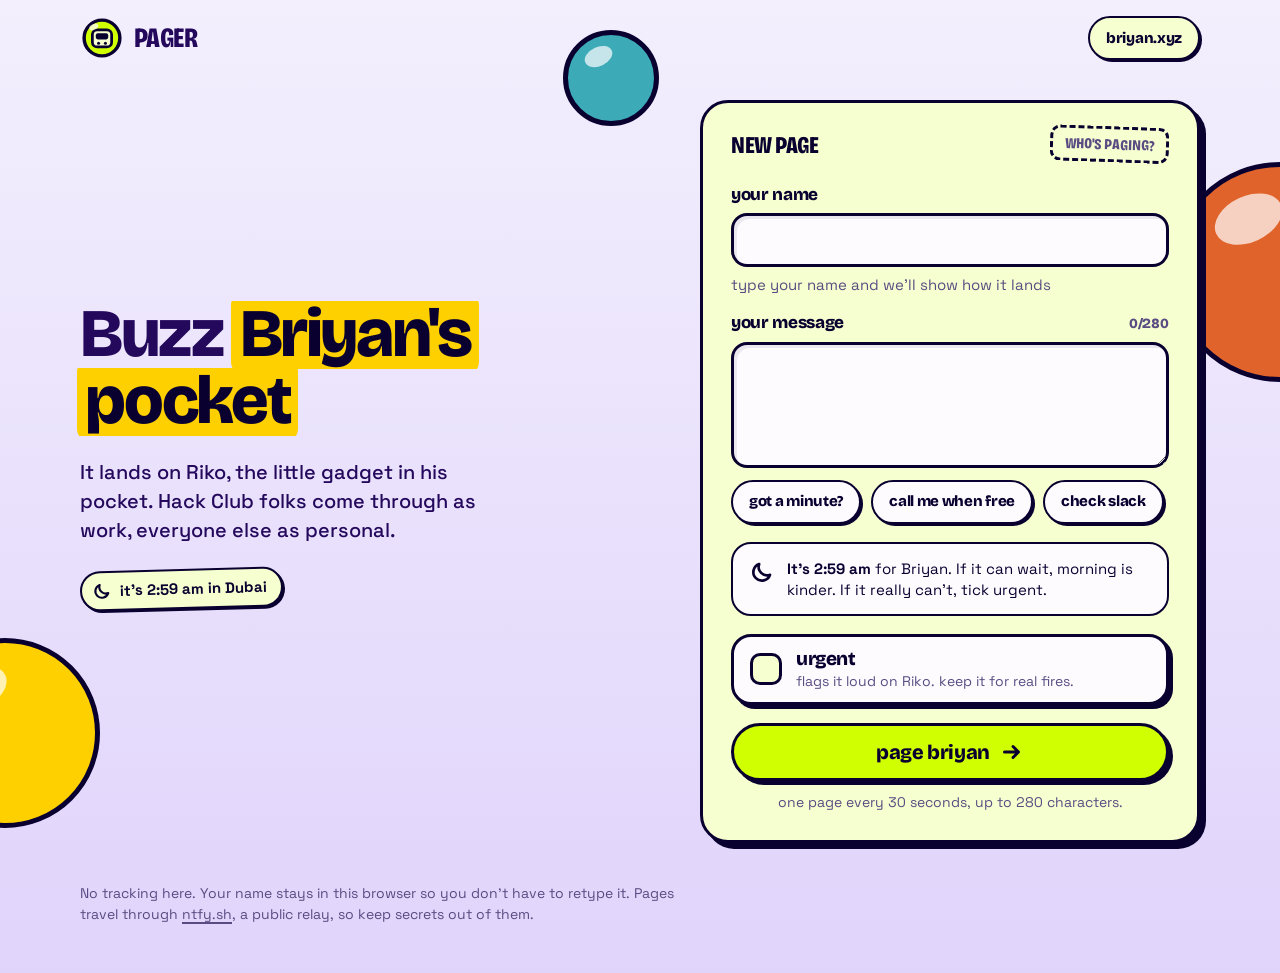
==== pager/index.html @ 08bb5af2 "Add /pager: page Briyan's Riko device through ntfy A Gumdrop slip where teammates and friends type a" ====
<!DOCTYPE html>
<html lang="en">
<head>
<meta charset="UTF-8">
<meta name="viewport" content="width=device-width, initial-scale=1, viewport-fit=cover">
<title>Pager · Briyan Dyju</title>
<meta name="description" content="Page Briyan. Your message buzzes Riko, the little gadget in his pocket, and you'll see when he's read it.">
<meta name="theme-color" content="#f3effd" media="(prefers-color-scheme: light)">
<meta name="theme-color" content="#120637" media="(prefers-color-scheme: dark)">
<meta name="robots" content="noindex">
<meta name="referrer" content="no-referrer">
<meta property="og:title" content="Page Briyan">
<meta property="og:description" content="Buzz Briyan's pocket. You'll see when he's read it.">
<meta property="og:type" content="website">
<link rel="icon" href="icon.svg" type="image/svg+xml">
<link rel="preload" href="fonts/bricolage-latin.woff2" as="font" type="font/woff2" crossorigin>
<link rel="stylesheet" href="pager.css">
</head>
<body>
<a class="skip" href="#name">skip to the pager</a>

<div class="scenery" aria-hidden="true"><i class="gb gb-a"></i><i class="gb gb-b"></i><i class="gb gb-c"></i></div>

<header class="top">
  <a class="brand" href="/" aria-label="briyan.xyz home">
    <img class="brand-mark" src="icon.svg" alt="" width="44" height="44">
    <span class="brand-name shout">pager</span>
  </a>
  <a class="back" href="/">briyan.xyz</a>
</header>

<main class="wrap" id="main">
  <section class="intro" aria-labelledby="hello">
    <h1 class="display" id="hello">Buzz <span class="marker">Briyan's pocket</span></h1>
    <p class="lead">It lands on Riko, the little gadget in his pocket. Hack Club folks come through as work, everyone else as personal.</p>
    <p class="clock" id="clock" aria-live="off">
      <svg class="ico sun" viewBox="0 0 24 24" aria-hidden="true"><circle cx="12" cy="12" r="8.6"/><path d="M12 7.4v5l3.2 2"/></svg>
      <svg class="ico moon" viewBox="0 0 24 24" aria-hidden="true"><path d="M19.4 14.6A7.8 7.8 0 0 1 9.4 4.6a7.9 7.9 0 1 0 10 10z"/></svg>
      <span id="clock-text">Dubai time</span>
    </p>
  </section>

  <section class="slip" id="slip" aria-label="Send a page">
    <!-- compose face -->
    <form class="face" id="compose" novalidate>
      <div class="slip-head">
        <h2 class="shout slip-title">new page</h2>
        <span class="stamp route" id="route-stamp" data-kind="none" aria-hidden="true">who's paging?</span>
      </div>

      <div class="field">
        <label for="name">your name</label>
        <input id="name" name="name" type="text" autocomplete="name" autocapitalize="words" spellcheck="false" maxlength="40" required aria-describedby="route name-err">
        <p class="route-line" id="route" aria-live="polite">type your name and we'll show how it lands</p>
        <p class="err" id="name-err" hidden></p>
      </div>

      <div class="field">
        <div class="label-row">
          <label for="msg">your message</label>
          <span class="count" id="count" aria-hidden="true">0/280</span>
        </div>
        <textarea id="msg" name="msg" rows="4" maxlength="280" required aria-describedby="count-sr msg-err"></textarea>
        <span class="sr-only" id="count-sr" aria-live="polite"></span>
        <p class="err" id="msg-err" hidden></p>
        <div class="chips" role="group" aria-label="quick messages">
          <button type="button" class="chip" data-quick="got a minute?">got a minute?</button>
          <button type="button" class="chip" data-quick="call me when free">call me when free</button>
          <button type="button" class="chip" data-quick="check slack">check slack</button>
        </div>
      </div>

      <div class="quiet" id="quiet" hidden>
        <svg class="ico" viewBox="0 0 24 24" aria-hidden="true"><path d="M19.4 14.6A7.8 7.8 0 0 1 9.4 4.6a7.9 7.9 0 1 0 10 10z"/></svg>
        <p><b id="quiet-time">It's late</b> for Briyan. If it can wait, morning is kinder. If it really can't, tick urgent.</p>
      </div>

      <label class="toggle" for="urgent">
        <input type="checkbox" id="urgent" name="urgent">
        <span class="toggle-box" aria-hidden="true">
          <svg viewBox="0 0 24 24"><path d="M5.5 12.5l4.2 4.2 8.8-9.4"/></svg>
        </span>
        <span class="toggle-text"><b>urgent</b><span>flags it loud on Riko. keep it for real fires.</span></span>
      </label>

      <div class="problem" id="problem" role="alert" hidden>
        <svg class="ico" viewBox="0 0 24 24" aria-hidden="true"><path d="M12 3.6l9 15.8H3z"/><path d="M12 10v4.2"/><circle cx="12" cy="17" r=".6"/></svg>
        <p id="problem-text"></p>
      </div>

      <button type="submit" class="btn send" id="send">
        <span id="send-label">page briyan</span>
        <svg class="ico" viewBox="0 0 24 24" aria-hidden="true"><path d="M4.5 12h13.5M13 6.5l5.5 5.5-5.5 5.5"/></svg>
      </button>
      <p class="hint" id="limit-hint">one page every 30 seconds, up to 280 characters.</p>
    </form>

    <!-- ticket face: the same slip after it has gone out -->
    <div class="face ticket" id="ticket" hidden tabindex="-1" aria-labelledby="ticket-title">
      <div class="slip-head">
        <h2 class="shout slip-title" id="ticket-title">page sent</h2>
        <span class="stamp route" id="t-route" data-kind="none" aria-hidden="true"></span>
      </div>
      <p class="t-meta" id="t-meta"></p>
      <blockquote class="t-msg" id="t-msg"></blockquote>

      <div class="tear" aria-hidden="true"></div>

      <ol class="track" id="track" aria-label="delivery">
        <li class="stop done" id="stop-sent"><i class="dot" aria-hidden="true"></i><span><b>sent</b><small id="sent-at"></small></span></li>
        <li class="leg" aria-hidden="true"><i></i><i></i><i></i></li>
        <li class="stop" id="stop-seen"><i class="dot" aria-hidden="true"></i><span><b>seen</b><small id="seen-at">waiting</small></span></li>
      </ol>
      <div class="verdict">
        <p class="status" id="status" role="status"></p>
        <div class="postmarks" aria-hidden="true">
          <span class="postmark sent" id="sent-stamp"></span>
          <span class="postmark big" id="big-stamp" hidden></span>
        </div>
      </div>

      <button type="button" class="btn" id="again">
        <svg class="ico" viewBox="0 0 24 24" aria-hidden="true"><path d="M12 5.5v13M5.5 12h13"/></svg>
        <span id="again-label">page again</span>
      </button>
    </div>
  </section>
</main>

<footer class="foot">
  <p>No tracking here. Your name stays in this browser so you don't have to retype it. Pages travel through <a href="https://ntfy.sh" rel="noopener">ntfy.sh</a>, a public relay, so keep secrets out of them.</p>
  <p class="testing" id="testing" hidden></p>
</footer>

<script src="pager.js"></script>
</body>
</html>
---- pager/pager.css ----
/* briyan.xyz/pager
   Gumdrop: cream cards, thick ink outlines, hard offset shadows, one lime action,
   violet for selected states, one yellow marker on one headline phrase.
   Fonts (Bricolage Grotesque, Space Grotesk, both SIL OFL) are bundled in ./fonts. */

@font-face {
  font-family: "Bricolage Grotesque";
  src: url("fonts/bricolage-latin.woff2") format("woff2");
  font-weight: 400 800; font-stretch: 75% 100%; font-display: swap;
}
@font-face {
  font-family: "Space Grotesk";
  src: url("fonts/spacegrotesk-latin.woff2") format("woff2");
  font-weight: 300 700; font-display: swap;
}

/* ---------- tokens ---------- */
:root {
  --ground: #f3effd; --ground-deep: #e0d4fb;
  --surface: #f5ffcf; --surface-white: #fefbff;
  --ink: #0a0030; --ink-muted: #5a4c82;
  --text: #24085c; --text-muted: #5a4c82;
  --lime: #cfff00; --yellow: #ffd000; --orange: #e0632b; --teal: #3daab8; --violet: #9457eb;
  --focus: #9457eb; --shadow-c: #0a0030; --bubble-line: #0a0030;
  --shadow-pop: 4px 4px 0 var(--shadow-c); --shadow-pop-lg: 6px 6px 0 var(--shadow-c);
  --space-1: 4px; --space-2: 8px; --space-3: 12px; --space-4: 16px; --space-5: 24px; --space-6: 32px; --space-7: 48px;
  --radius-sm: 12px; --radius-md: 20px; --radius-lg: 28px; --radius-pill: 999px;
  --font-display: "Bricolage Grotesque", "Arial Narrow", system-ui, sans-serif;
  --font-sans: "Space Grotesk", system-ui, sans-serif;
  --gutter: 16px; --pop: cubic-bezier(.34, 1.56, .64, 1); --out: cubic-bezier(.16, 1, .3, 1);
  color-scheme: light;
}
@media (prefers-color-scheme: dark) {
  :root {
    --ground: #120637; --ground-deep: #1f1060; --text: #f3effd; --text-muted: #cbbff2;
    --shadow-c: #9457eb; --bubble-line: #f3effd; color-scheme: dark;
  }
}
@media (min-width: 600px) { :root { --gutter: 24px; } }
@media (min-width: 960px) { :root { --gutter: 48px; } }

/* ---------- base ---------- */
*, *::before, *::after { box-sizing: border-box; }
html { -webkit-text-size-adjust: 100%; scrollbar-color: var(--violet) var(--ground-deep); }
html { background: var(--ground-deep); }
body {
  margin: 0; min-height: 100vh; min-height: 100dvh; position: relative;
  font: 400 1rem/1.5 var(--font-sans); color: var(--text);
  background: var(--ground); background: linear-gradient(var(--ground), var(--ground-deep));
}
h1, h2, p, blockquote, ol { margin: 0; }
button, input, textarea { font: inherit; color: inherit; }
a { color: inherit; text-underline-offset: 3px; text-decoration-thickness: 2px; }
[hidden] { display: none !important; }
:focus-visible { outline: 3px solid var(--focus); outline-offset: 3px; }
::selection { background: var(--yellow); color: #0a0030; }
.sr-only { position: absolute; width: 1px; height: 1px; margin: -1px; padding: 0; overflow: hidden; clip: rect(0 0 0 0); white-space: nowrap; border: 0; }
.skip {
  position: absolute; left: 12px; top: -80px; z-index: 50; padding: .75rem 1.25rem; background: var(--lime); color: #0a0030;
  font: 800 1rem/1 var(--font-display); border: 3px solid var(--ink); border-radius: var(--radius-pill); box-shadow: var(--shadow-pop); text-decoration: none;
}
.skip:focus { top: 12px; }
.ico { width: 22px; height: 22px; flex: none; display: block; fill: none; stroke: currentColor; stroke-width: 2.5; stroke-linecap: round; stroke-linejoin: round; }

/* ---------- type ---------- */
.display, .shout, .btn, .chip, .stamp, .count, label, .brand-name, .back { font-family: var(--font-display); font-weight: 800; }
.display { font-size: clamp(2.5rem, 11vw, 4.25rem); line-height: .98; letter-spacing: -.035em; text-wrap: balance; }
.shout { text-transform: uppercase; font-stretch: 75%; font-variation-settings: "wdth" 75; letter-spacing: -.02em; line-height: 1; }
.lead { font-size: 1.125rem; line-height: 1.45; font-weight: 500; max-width: 34ch; text-wrap: pretty; }
.marker {
  background-image: linear-gradient(transparent 10%, var(--yellow) 10% 94%, transparent 94%); background-repeat: no-repeat;
  color: #0a0030; padding: 0 .12em; margin: 0 -.04em; border-radius: var(--radius-sm);
  -webkit-box-decoration-break: clone; box-decoration-break: clone;
  animation: swipe .8s .25s var(--out) both;
}
@keyframes swipe { from { background-size: 0 100%; } to { background-size: 100% 100%; } }

/* ---------- scenery ---------- */
.scenery { position: fixed; inset: 0; z-index: 0; pointer-events: none; overflow: hidden; }
.gb { position: absolute; display: block; border-radius: 50%; border: 5px solid var(--bubble-line); animation: float 10s ease-in-out infinite; }
.gb::after { content: ""; position: absolute; left: 18%; top: 14%; width: 34%; height: 22%; border-radius: 50%; background: #ffffffb3; transform: rotate(-25deg); }
.gb-a { width: 120px; height: 120px; right: -64px; top: 92px; background: var(--yellow); }
.gb-b { width: 70px; height: 70px; left: -34px; top: 46%; background: var(--teal); animation-delay: -4s; }
.gb-c { width: 150px; height: 150px; right: -96px; bottom: -40px; background: var(--orange); animation-delay: -7s; }
@media (min-width: 960px) {
  .gb-a { width: 190px; height: 190px; right: auto; left: -90px; top: auto; bottom: 8%; }
  .gb-b { width: 96px; height: 96px; left: 44%; top: 30px; }
  .gb-c { width: 220px; height: 220px; right: -110px; bottom: auto; top: 18%; }
}
@keyframes float { 0%, 100% { translate: 0 0; } 50% { translate: 0 -14px; } }

/* ---------- top bar ---------- */
.top, .wrap, .foot { position: relative; z-index: 1; width: min(1120px, 100% - 2 * var(--gutter)); margin: 0 auto; }
.top { display: flex; align-items: center; justify-content: space-between; gap: var(--space-3); padding: var(--space-4) 0 var(--space-2); }
.brand { display: inline-flex; align-items: center; gap: 10px; text-decoration: none; color: var(--text); border-radius: var(--radius-pill); }
.brand-mark { width: 44px; height: 44px; display: block; transition: transform .45s var(--pop); }
.brand:hover .brand-mark { transform: rotate(-12deg) scale(1.08); }
.brand-name { font-size: 1.75rem; }
.back {
  display: inline-flex; align-items: center; min-height: 44px; padding: 0 1rem; font-size: .9375rem; letter-spacing: -.02em; text-decoration: none;
  color: #0a0030; background: var(--surface); border: 2px solid var(--ink); border-radius: var(--radius-pill); box-shadow: 2px 2px 0 var(--shadow-c);
  transition: transform .1s, box-shadow .1s;
}
.back:hover { transform: translate(-1px, -1px); box-shadow: 3px 3px 0 var(--shadow-c); }
.back:active { transform: translate(2px, 2px); box-shadow: none; }

/* ---------- layout ---------- */
.wrap { display: grid; gap: var(--space-5); padding: var(--space-3) 0 var(--space-6); }
.intro { display: grid; gap: var(--space-4); justify-items: start; }
/* Phones: the slip comes straight after the headline so "page briyan" sits in the first screen;
   the explainer follows the slip. */
@media (max-width: 599px) {
  .wrap { gap: var(--space-4); padding-top: var(--space-2); }
  .intro { display: contents; }
  .intro .display { order: 1; font-size: clamp(2.25rem, 10vw, 2.75rem); }
  .clock { order: 2; justify-self: start; }
  .slip { order: 3; }
  .intro .lead { order: 4; margin-top: var(--space-2); }
}
@media (min-width: 960px) {
  .wrap {
    grid-template-columns: minmax(0, 1fr) minmax(420px, 500px); gap: 72px; align-items: center; align-content: center;
    min-height: min(820px, calc(100dvh - 190px)); padding-top: var(--space-6);
  }
  .intro { gap: var(--space-5); padding-bottom: var(--space-6); }
  .lead { font-size: 1.25rem; }
}

.clock {
  display: inline-flex; align-items: center; gap: 8px; padding: 8px 14px 8px 10px; min-height: 40px;
  font: 700 .9375rem/1.25 var(--font-sans); color: #0a0030; background: var(--surface);
  border: 2px solid var(--ink); border-radius: var(--radius-pill); box-shadow: 2px 2px 0 var(--shadow-c);
  transform: rotate(-1.5deg); font-variant-numeric: tabular-nums;
}
.clock .ico { width: 20px; height: 20px; }
.clock .moon, .clock[data-quiet] .sun { display: none; }
.clock[data-quiet] .moon { display: block; }

/* ---------- the slip ---------- */
.slip {
  position: relative; color: var(--ink); background: var(--surface);
  border: 3px solid var(--ink); border-radius: var(--radius-lg); box-shadow: var(--shadow-pop-lg);
  padding: 20px; min-width: 0;
}
@media (min-width: 600px) { .slip { padding: var(--space-5) 28px 28px; } }
.face { display: grid; gap: 18px; }
.face:focus { outline: none; }
.slip-head { display: flex; align-items: flex-start; justify-content: space-between; gap: var(--space-3); min-height: 40px; }
.slip-title { font-size: 1.5rem; padding-top: 6px; }

.stamp {
  display: inline-flex; align-items: center; justify-content: center; gap: 6px; text-align: center;
  font-size: .9375rem; line-height: 1; letter-spacing: 0; text-transform: uppercase;
  font-stretch: 75%; font-variation-settings: "wdth" 75; white-space: nowrap;
  padding: 8px 12px 7px; color: #0a0030; border: 3px solid var(--ink); border-radius: 10px;
  box-shadow: inset 0 0 0 2px var(--surface), inset 0 0 0 4px var(--ink);
  transform: rotate(4deg); transform-origin: 70% 50%; flex: none;
}
.stamp.route { transition: background-color .15s, transform .35s var(--pop); }
.stamp.route[data-kind="none"] { color: var(--ink-muted); border-style: dashed; box-shadow: none; background: transparent; transform: rotate(2deg); }
.stamp.route[data-kind="hcb"] { background: var(--teal); box-shadow: inset 0 0 0 2px var(--teal), inset 0 0 0 4px var(--ink); }
.stamp.route[data-kind="personal"] { background: var(--orange); box-shadow: inset 0 0 0 2px var(--orange), inset 0 0 0 4px var(--ink); }
.stamp.route.thunk { animation: thunk .4s var(--pop); }
@keyframes thunk { from { transform: rotate(-6deg) scale(1.25); } to { transform: rotate(4deg) scale(1); } }

/* ---------- fields ---------- */
.field { display: grid; gap: 8px; }
label { font-size: 1.0625rem; line-height: 1.2; letter-spacing: -.02em; }
.label-row { display: flex; align-items: baseline; justify-content: space-between; gap: var(--space-3); }
input[type="text"], textarea {
  width: 100%; min-height: 52px; padding: 12px 14px; font-size: 1.0625rem; line-height: 1.4; color: var(--ink); caret-color: var(--violet);
  background: var(--surface-white); border: 3px solid var(--ink); border-radius: 16px; box-shadow: inset 3px 3px 0 #0a003014;
  transition: box-shadow .12s;
}
textarea { min-height: 120px; resize: vertical; display: block; }
input[type="text"]:focus-visible, textarea:focus-visible { outline: 3px solid var(--focus); outline-offset: 2px; }
input[aria-invalid="true"], textarea[aria-invalid="true"] { border-style: dashed; }
input::placeholder, textarea::placeholder { color: var(--ink-muted); opacity: 1; }
input:read-only, textarea:read-only { opacity: .7; }
.route-line { font-size: .9375rem; line-height: 1.35; color: var(--ink-muted); min-height: 1.35em; text-wrap: balance; }
.route-line b { color: var(--ink); font-weight: 700; }
.count { font-size: .875rem; letter-spacing: -.01em; color: var(--ink-muted); font-variant-numeric: tabular-nums; }
.count[data-low] { color: var(--ink); }
.err { display: flex; align-items: center; gap: 8px; font-size: .9375rem; font-weight: 700; color: var(--ink); }
.err::before { content: ""; width: 12px; height: 12px; flex: none; border-radius: 50%; background: var(--orange); border: 2px solid var(--ink); }

/* ---------- chips ---------- */
.chips { display: flex; flex-wrap: wrap; gap: 8px 10px; padding-top: 4px; }
.chip {
  min-height: 44px; padding: 0 16px; font-size: .9375rem; line-height: 1; letter-spacing: -.02em; color: #0a0030; cursor: pointer;
  background: var(--surface-white); border: 2px solid var(--ink); border-radius: var(--radius-pill); box-shadow: 2px 2px 0 var(--ink);
  transition: transform .1s, box-shadow .1s, background-color .1s; -webkit-tap-highlight-color: transparent;
}
.chip:hover { transform: translate(-1px, -1px); box-shadow: 3px 3px 0 var(--ink); }
.chip:active { transform: translate(2px, 2px); box-shadow: none; }

/* ---------- quiet hours ---------- */
.quiet {
  display: grid; grid-template-columns: auto 1fr; gap: 12px; align-items: start; padding: 14px 16px;
  background: var(--surface-white); border: 2px solid var(--ink); border-radius: var(--radius-md); font-size: .9375rem; line-height: 1.4;
}
.quiet .ico { width: 26px; height: 26px; margin-top: 1px; }
.quiet b { font-weight: 700; }

/* ---------- urgent toggle ---------- */
.toggle {
  display: grid; grid-template-columns: auto 1fr; gap: 14px; align-items: center; padding: 12px 16px; min-height: 64px; cursor: pointer;
  font-family: var(--font-sans); font-weight: 400; letter-spacing: 0;
  background: var(--surface-white); border: 3px solid var(--ink); border-radius: var(--radius-md); box-shadow: var(--shadow-pop);
  transition: transform .1s var(--out), background-color .12s, box-shadow .1s; position: relative;
}
.toggle input { position: absolute; opacity: 0; width: 1px; height: 1px; }
.toggle-box { width: 32px; height: 32px; display: grid; place-items: center; background: var(--surface); border: 3px solid var(--ink); border-radius: 10px; }
.toggle-box svg { width: 22px; height: 22px; fill: none; stroke: var(--ink); stroke-width: 3.2; stroke-linecap: round; stroke-linejoin: round; stroke-dasharray: 24; stroke-dashoffset: 24; transition: stroke-dashoffset .2s var(--out); }
.toggle-text { display: grid; gap: 2px; font-size: .875rem; line-height: 1.3; color: var(--ink-muted); }
.toggle-text b { font: 800 1.1875rem/1.1 var(--font-display); letter-spacing: -.02em; color: var(--ink); }
.toggle:hover { box-shadow: 5px 5px 0 var(--shadow-c); transform: translate(-1px, -1px); }
.toggle:has(input:focus-visible) { outline: 3px solid var(--focus); outline-offset: 3px; }
.toggle:has(input:checked) { background: var(--violet); transform: translateX(6px); }
.toggle:has(input:checked) .toggle-text { color: var(--ink); }
.toggle:has(input:checked) .toggle-box svg { stroke-dashoffset: 0; }
.toggle:has(input:checked) .toggle-box { background: var(--surface-white); }

/* ---------- problems ---------- */
.problem {
  display: grid; grid-template-columns: auto 1fr; gap: 12px; align-items: start; padding: 14px 16px;
  background: var(--surface-white); border: 3px solid var(--ink); border-radius: var(--radius-md); font-size: .9375rem; line-height: 1.4; font-weight: 500;
}
.problem .ico { width: 28px; height: 28px; padding: 3px; color: #0a0030; background: var(--orange); border: 2px solid var(--ink); border-radius: 50%; stroke-width: 2.6; }

/* ---------- buttons ---------- */
.btn {
  display: inline-flex; align-items: center; justify-content: center; gap: 10px; width: 100%; min-height: 58px; padding: 12px 24px;
  font-size: 1.25rem; line-height: 1; letter-spacing: -.02em; color: #0a0030; cursor: pointer;
  background: var(--lime); border: 3px solid var(--ink); border-radius: var(--radius-pill); box-shadow: var(--shadow-pop);
  transition: transform .1s, box-shadow .1s; -webkit-tap-highlight-color: transparent;
}
.btn .ico { width: 24px; height: 24px; stroke-width: 3; transition: transform .2s var(--out); }
.btn:hover { transform: translate(-2px, -2px); box-shadow: 6px 6px 0 var(--shadow-c); }
.btn:hover .ico { transform: translateX(3px); }
.btn:active { transform: translate(4px, 4px); box-shadow: none; }
.btn:disabled, .btn[aria-disabled="true"] { opacity: .55; box-shadow: none; transform: none; cursor: not-allowed; }
.btn[aria-busy="true"] { cursor: progress; }
.hint { font-size: .875rem; line-height: 1.35; color: var(--ink-muted); text-align: center; margin-top: -6px; font-variant-numeric: tabular-nums; text-wrap: balance; }

/* ---------- ticket face ---------- */
.t-meta { font-size: .9375rem; color: var(--ink-muted); }
.t-meta b { color: var(--ink); font-weight: 700; }
.t-msg {
  font: 500 1.25rem/1.4 var(--font-sans); color: var(--ink); overflow-wrap: anywhere; white-space: pre-wrap;
  padding: 16px 18px; background: var(--surface-white); border: 3px solid var(--ink); border-radius: var(--radius-md);
}
.tear { height: 0; margin: 4px -20px; border-top: 3px dashed var(--ink); position: relative; }
.tear::before, .tear::after {
  content: ""; position: absolute; top: -14px; width: 24px; height: 24px; border-radius: 50%;
  background: var(--ground); border: 3px solid var(--ink);
}
.tear::before { left: -15px; clip-path: inset(0 0 0 50%); }
.tear::after { right: -15px; clip-path: inset(0 50% 0 0); }
@media (min-width: 600px) { .tear { margin: 4px -28px; } }

.track { list-style: none; padding: 0; display: flex; align-items: center; gap: 10px; }
.stop { display: flex; align-items: center; gap: 10px; flex: none; }
.stop span { display: grid; gap: 2px; }
.stop b { font: 800 1.125rem/1 var(--font-display); letter-spacing: -.02em; }
.stop small { font-size: .8125rem; line-height: 1.2; color: var(--ink-muted); font-variant-numeric: tabular-nums; }
.dot { width: 30px; height: 30px; flex: none; border-radius: 50%; border: 3px solid var(--ink); background: var(--surface-white); position: relative; }
.stop.done .dot { background: var(--teal); }
.stop.done .dot::after { content: ""; position: absolute; left: 16%; top: 12%; width: 38%; height: 26%; border-radius: 50%; background: #ffffffb3; transform: rotate(-25deg); }
#stop-seen.done .dot { background: var(--violet); }
#stop-seen.lapsed .dot { border-style: dashed; background: transparent; }
.leg { flex: 1; display: flex; justify-content: space-evenly; align-items: center; height: 30px; min-width: 40px; position: relative; }
.leg i { width: 9px; height: 9px; border-radius: 50%; background: var(--ink); opacity: .25; animation: hop 1.4s ease-in-out infinite; }
.leg i:nth-child(2) { animation-delay: .2s; } .leg i:nth-child(3) { animation-delay: .4s; }
@keyframes hop { 0%, 60%, 100% { opacity: .25; transform: none; } 30% { opacity: 1; transform: translateY(-5px); } }
.track[data-state="seen"] .leg i, .track[data-state="lapsed"] .leg i { animation: none; opacity: 1; transform: none; }
.track[data-state="seen"] .leg::before { content: ""; position: absolute; left: 0; right: 0; top: 50%; height: 3px; margin-top: -1.5px; background: var(--ink); border-radius: 2px; }
.track[data-state="seen"] .leg i { display: none; }
.track[data-state="lapsed"] .leg i { opacity: .25; }

.verdict { display: grid; grid-template-columns: minmax(0, 1fr) auto; gap: 14px; align-items: center; }
.status { font-size: 1rem; line-height: 1.45; color: var(--ink); text-wrap: pretty; }
.status b { font-weight: 700; }

/* round rubber postmarks: SENT lands at send, SEEN (or NOT YET) lands on top of it */
.postmarks { position: relative; width: 158px; height: 112px; flex: none; }
.postmark {
  --fill: var(--surface-white); --r: -12deg;
  position: absolute; display: grid; place-content: center; gap: 3px; text-align: center; border-radius: 50%;
  font-family: var(--font-display); font-weight: 800; text-transform: uppercase; font-stretch: 75%; font-variation-settings: "wdth" 75;
  line-height: 1; letter-spacing: 0; color: #0a0030; background: var(--fill);
  border: 3px solid var(--ink); box-shadow: inset 0 0 0 3px var(--fill), inset 0 0 0 5px var(--ink);
  transform: rotate(var(--r)); pointer-events: none;
}
.postmark small { font-size: .75rem; letter-spacing: .01em; }
.postmark.sent { width: 86px; height: 86px; left: 0; top: 24px; font-size: 1.125rem; }
.postmark.big {
  --fill: var(--violet); --r: 10deg; width: 98px; height: 98px; right: 0; top: 0; font-size: 1.5rem;
  box-shadow: inset 0 0 0 3px var(--fill), inset 0 0 0 5px var(--ink), 3px 3px 0 var(--ink);
}
.postmark.big.lapsed { --fill: var(--surface-white); border-style: dashed; box-shadow: inset 0 0 0 3px var(--fill); font-size: 1.25rem; }
.postmark.landing { animation: slam .55s var(--pop) both; }
@keyframes slam { 0% { opacity: 0; transform: rotate(calc(var(--r) - 14deg)) scale(2); } 60% { opacity: 1; } 100% { opacity: 1; transform: rotate(var(--r)) scale(1); } }
@media (max-width: 399px) {
  .postmarks { width: 132px; height: 98px; }
  .postmark.sent { width: 74px; height: 74px; font-size: 1rem; top: 22px; }
  .postmark.big { width: 84px; height: 84px; font-size: 1.3rem; }
}

/* ---------- footer ---------- */
.foot { padding: var(--space-2) 0 var(--space-7); font-size: .875rem; line-height: 1.5; color: var(--text-muted); }
.foot p { max-width: 68ch; }
.foot p + p { margin-top: 10px; }
.testing {
  display: inline-block; padding: 4px 12px; font: 800 .8125rem/1.3 var(--font-display); color: #0a0030;
  background: var(--surface); border: 2px dashed var(--ink); border-radius: var(--radius-pill);
}

/* ---------- phone compaction (after the base rules so it wins) ---------- */
@media (max-width: 599px) {
  textarea { min-height: 92px; }
  .face { gap: 14px; }
  .chips { flex-wrap: nowrap; overflow-x: auto; scrollbar-width: none; margin: 0 -20px; padding: 2px 20px 6px; }
  .chips::-webkit-scrollbar { display: none; }
  .chip { flex: none; min-height: 42px; padding: 0 14px; }
  .toggle { min-height: 56px; padding: 10px 14px; }
  .btn { min-height: 54px; }
}

@media (prefers-reduced-motion: reduce) {
  *, *::before, *::after { animation: none !important; transition: none !important; }
  .marker { background-size: 100% 100%; }
}
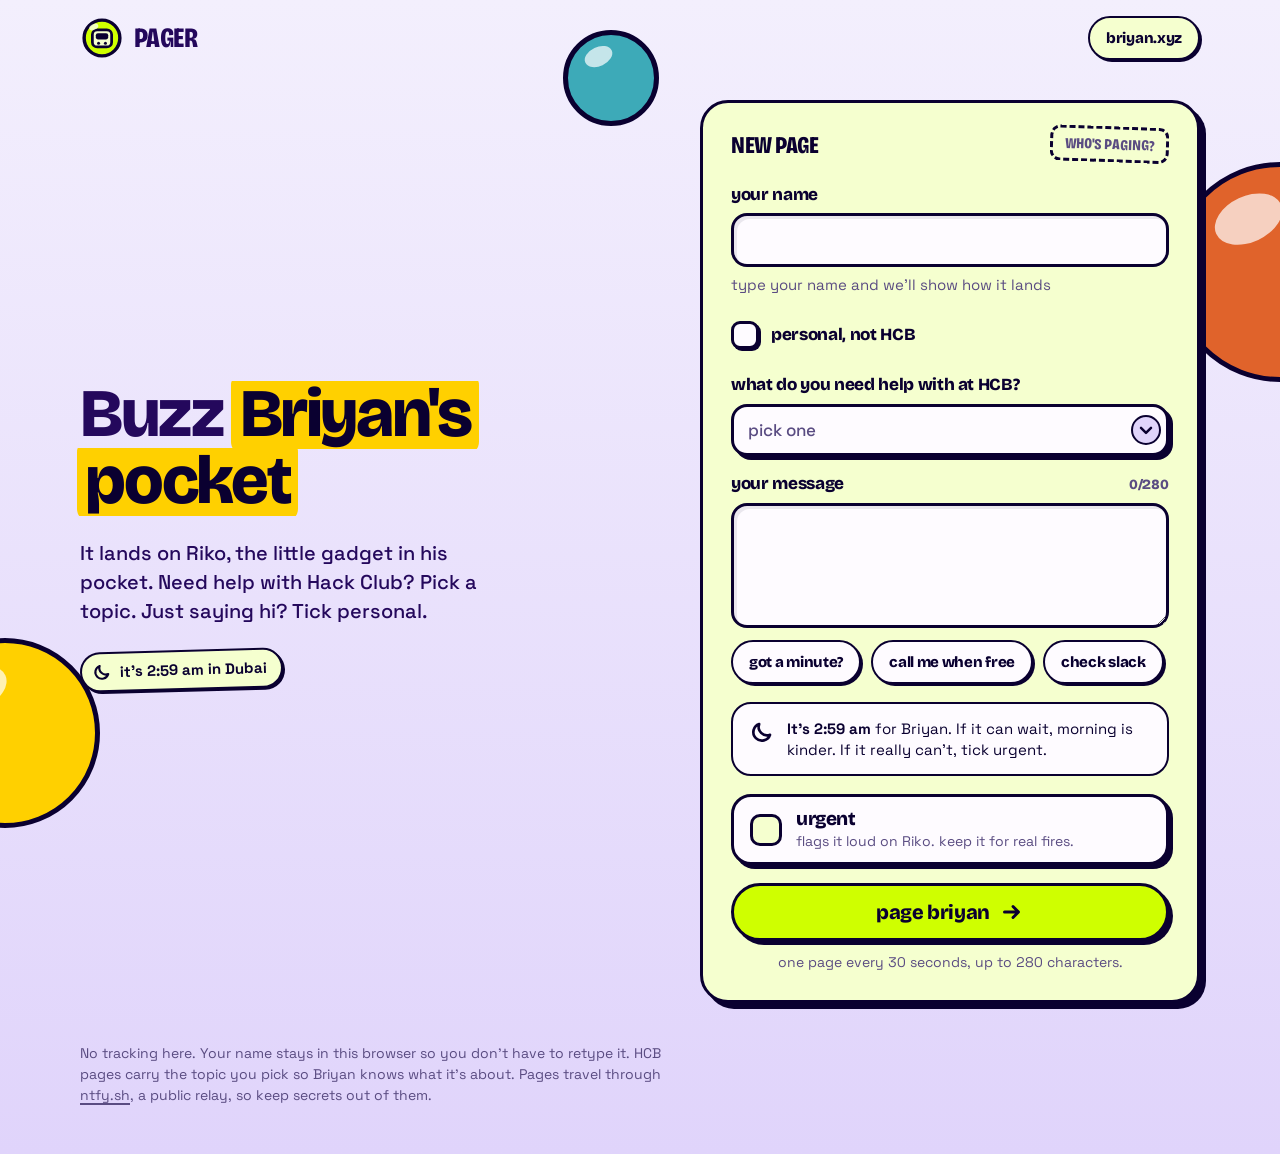
==== commit 3f392eb6: "pager: personal tick and HCB help topic Add a personal checkbox. Ticked: the page goes as a personal" ====
--- a/pager/index.html
+++ b/pager/index.html
@@ -32,7 +32,7 @@
 <main class="wrap" id="main">
   <section class="intro" aria-labelledby="hello">
     <h1 class="display" id="hello">Buzz <span class="marker">Briyan's pocket</span></h1>
-    <p class="lead">It lands on Riko, the little gadget in his pocket. Hack Club folks come through as work, everyone else as personal.</p>
+    <p class="lead">It lands on Riko, the little gadget in his pocket. Need help with Hack Club? Pick a topic. Just saying hi? Tick personal.</p>
     <p class="clock" id="clock" aria-live="off">
       <svg class="ico sun" viewBox="0 0 24 24" aria-hidden="true"><circle cx="12" cy="12" r="8.6"/><path d="M12 7.4v5l3.2 2"/></svg>
       <svg class="ico moon" viewBox="0 0 24 24" aria-hidden="true"><path d="M19.4 14.6A7.8 7.8 0 0 1 9.4 4.6a7.9 7.9 0 1 0 10 10z"/></svg>
@@ -53,6 +53,31 @@
         <input id="name" name="name" type="text" autocomplete="name" autocapitalize="words" spellcheck="false" maxlength="40" required aria-describedby="route name-err">
         <p class="route-line" id="route" aria-live="polite">type your name and we'll show how it lands</p>
         <p class="err" id="name-err" hidden></p>
+      </div>
+
+      <label class="check" for="personal">
+        <input type="checkbox" id="personal" name="personal">
+        <span class="check-box" aria-hidden="true"><svg viewBox="0 0 24 24"><path d="M5.5 12.5l4.2 4.2 8.8-9.4"/></svg></span>
+        <span class="check-text">personal, not HCB</span>
+      </label>
+
+      <div class="field" id="topic-field">
+        <label for="topic">what do you need help with at HCB?</label>
+        <div class="select">
+          <select id="topic" name="topic" required aria-describedby="topic-err">
+            <option value="">pick one</option>
+            <option value="card">Card or reimbursement</option>
+            <option value="invoice">Invoice or receipt</option>
+            <option value="transfer">Transfer, ACH or wire</option>
+            <option value="donations">Donations or fundraising</option>
+            <option value="grants">Grants</option>
+            <option value="setup">Account setup or onboarding</option>
+            <option value="applying">Applying for HCB</option>
+            <option value="other">Something else</option>
+          </select>
+          <svg class="ico caret" viewBox="0 0 24 24" aria-hidden="true"><path d="M6 9.5l6 6 6-6"/></svg>
+        </div>
+        <p class="err" id="topic-err" hidden></p>
       </div>
 
       <div class="field">
@@ -128,7 +153,7 @@
 </main>
 
 <footer class="foot">
-  <p>No tracking here. Your name stays in this browser so you don't have to retype it. Pages travel through <a href="https://ntfy.sh" rel="noopener">ntfy.sh</a>, a public relay, so keep secrets out of them.</p>
+  <p>No tracking here. Your name stays in this browser so you don't have to retype it. HCB pages carry the topic you pick so Briyan knows what it's about. Pages travel through <a href="https://ntfy.sh" rel="noopener">ntfy.sh</a>, a public relay, so keep secrets out of them.</p>
   <p class="testing" id="testing" hidden></p>
 </footer>
 
--- a/pager/pager.css
+++ b/pager/pager.css
@@ -210,6 +210,32 @@
   transition: transform .1s var(--out), background-color .12s, box-shadow .1s; position: relative;
 }
 .toggle input { position: absolute; opacity: 0; width: 1px; height: 1px; }
+.check {
+  display: inline-flex; align-items: center; gap: 12px; min-height: 44px; width: max-content; max-width: 100%; cursor: pointer;
+  font-family: var(--font-sans); font-weight: 400; letter-spacing: 0; position: relative;
+}
+.check input { position: absolute; opacity: 0; width: 1px; height: 1px; }
+.check-box { width: 28px; height: 28px; display: grid; place-items: center; flex: none; background: var(--surface-white); border: 3px solid var(--ink); border-radius: 9px; box-shadow: 2px 2px 0 var(--shadow-c); transition: background-color .1s; }
+.check-box svg { width: 20px; height: 20px; fill: none; stroke: var(--ink); stroke-width: 3.4; stroke-linecap: round; stroke-linejoin: round; stroke-dasharray: 24; stroke-dashoffset: 24; transition: stroke-dashoffset .18s var(--out); }
+.check-text { font: 800 1.0625rem/1.1 var(--font-display); letter-spacing: -.02em; color: var(--ink); }
+.check:has(input:checked) .check-box { background: var(--violet); }
+.check:has(input:checked) .check-box svg { stroke-dashoffset: 0; }
+.check:has(input:focus-visible) { outline: 3px solid var(--focus); outline-offset: 3px; border-radius: 10px; }
+
+.select { position: relative; }
+.select select {
+  appearance: none; -webkit-appearance: none; width: 100%; min-height: 52px; padding: 12px 52px 12px 14px; cursor: pointer;
+  font: 500 1.0625rem/1.3 var(--font-sans); color: var(--ink); background: var(--surface-white);
+  border: 3px solid var(--ink); border-radius: 16px; box-shadow: var(--shadow-pop); text-overflow: ellipsis;
+  transition: transform .1s, box-shadow .1s;
+}
+.select select:invalid { color: var(--ink-muted); }
+.select select option { color: var(--ink); background: var(--surface-white); }
+.select select:hover { transform: translate(-1px, -1px); box-shadow: 5px 5px 0 var(--shadow-c); }
+.select select:focus-visible { outline: 3px solid var(--focus); outline-offset: 3px; }
+.select select[aria-invalid="true"] { border-style: dashed; }
+.select .caret { position: absolute; right: 8px; top: 50%; margin-top: -15px; width: 30px; height: 30px; padding: 3px; pointer-events: none; color: var(--ink); background: var(--lav-pill, #e0d4fb); border: 2px solid var(--ink); border-radius: 50%; stroke-width: 3; }
+
 .toggle-box { width: 32px; height: 32px; display: grid; place-items: center; background: var(--surface); border: 3px solid var(--ink); border-radius: 10px; }
 .toggle-box svg { width: 22px; height: 22px; fill: none; stroke: var(--ink); stroke-width: 3.2; stroke-linecap: round; stroke-linejoin: round; stroke-dasharray: 24; stroke-dashoffset: 24; transition: stroke-dashoffset .2s var(--out); }
 .toggle-text { display: grid; gap: 2px; font-size: .875rem; line-height: 1.3; color: var(--ink-muted); }
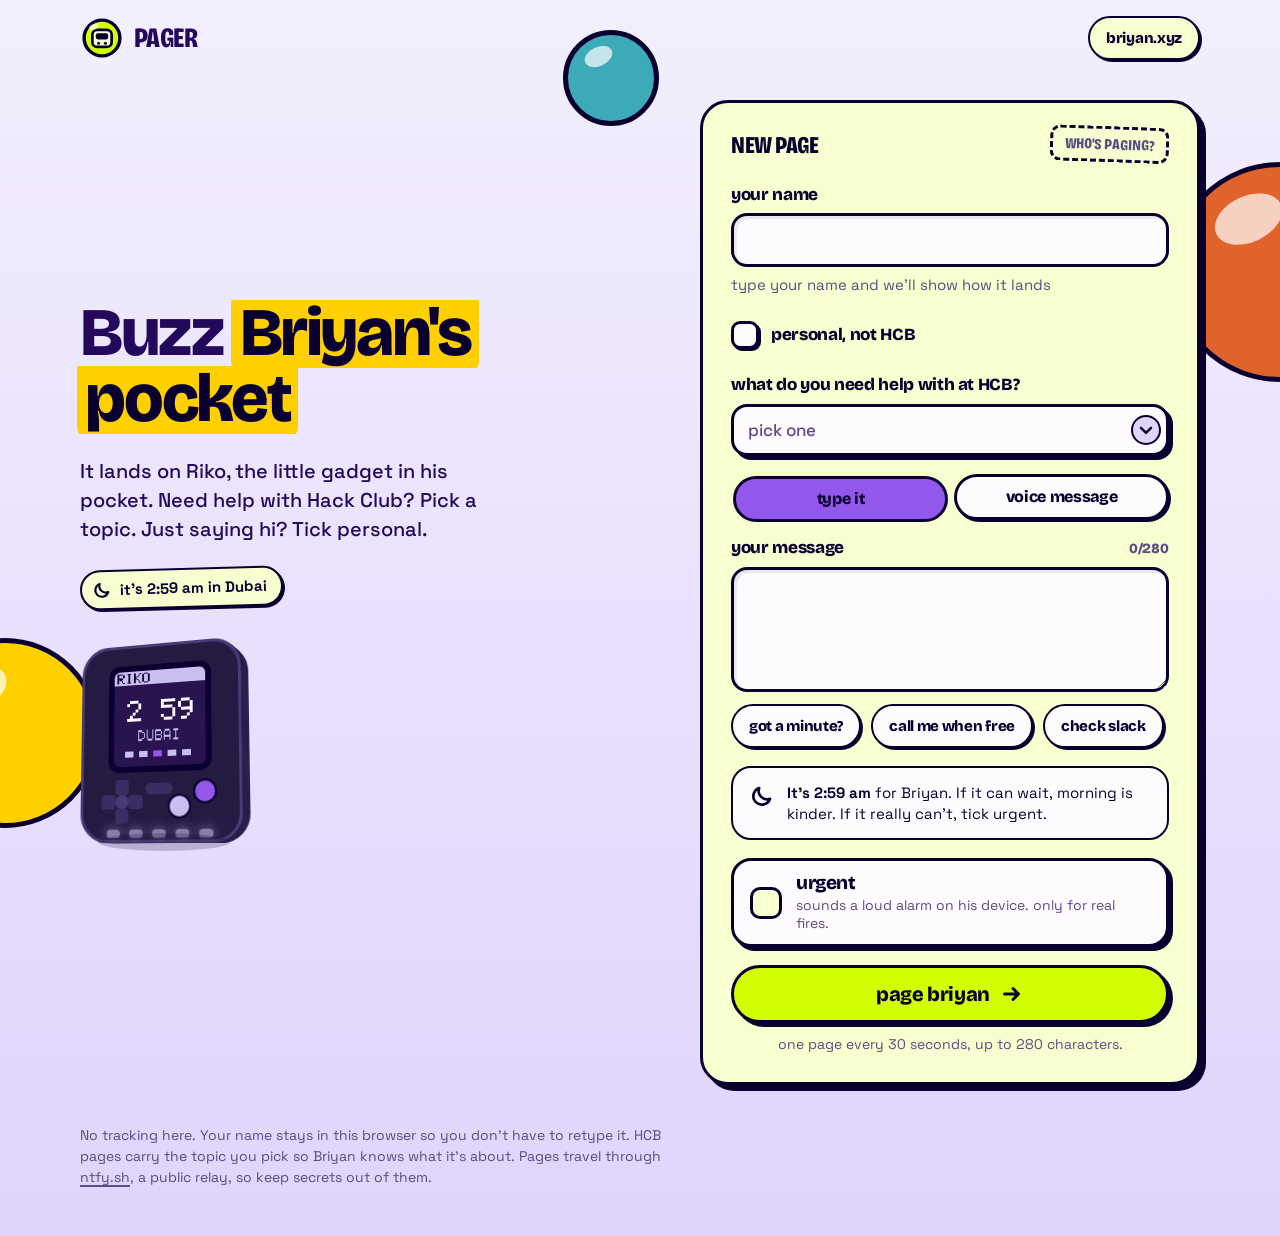
==== commit 461059c6: "pager: live progress, 3D Riko, voice messages Progress: the ticket now shows sent, delivered to Riko" ====
--- a/pager/index.html
+++ b/pager/index.html
@@ -38,6 +38,22 @@
       <svg class="ico moon" viewBox="0 0 24 24" aria-hidden="true"><path d="M19.4 14.6A7.8 7.8 0 0 1 9.4 4.6a7.9 7.9 0 1 0 10 10z"/></svg>
       <span id="clock-text">Dubai time</span>
     </p>
+    <div class="riko-stage">
+      <div class="riko" id="riko" data-mode="idle" role="img" aria-label="Riko, Briyan's pocket device (a CyberPi), drawn in 3D. Its screen and lights react when you send a page.">
+        <div class="riko-tilt"><div class="riko-float"><div class="riko-buzz"><div class="riko-body">
+          <i class="slab" style="--z:-.9em"></i><i class="slab" style="--z:-.6em"></i><i class="slab" style="--z:-.3em"></i>
+          <i class="slab" style="--z:0em"></i><i class="slab" style="--z:.3em"></i><i class="slab" style="--z:.6em"></i><i class="slab" style="--z:.9em"></i>
+          <div class="rk-back"></div>
+          <div class="rk-face">
+            <div class="rk-bezel"><canvas id="riko-screen" width="64" height="64"></canvas></div>
+            <div class="rk-dpad"><i class="u"></i><i class="d"></i><i class="l"></i><i class="r"></i><i class="c"></i></div>
+            <i class="rk-btn a"></i><i class="rk-btn b"></i><i class="rk-menu"></i>
+            <div class="rk-leds"><i></i><i></i><i></i><i></i><i></i></div>
+          </div>
+        </div></div></div></div>
+        <i class="riko-shadow"></i>
+      </div>
+    </div>
   </section>
 
   <section class="slip" id="slip" aria-label="Send a page">
@@ -80,7 +96,12 @@
         <p class="err" id="topic-err" hidden></p>
       </div>
 
-      <div class="field">
+      <div class="modes" role="group" aria-label="how do you want to send it?">
+        <button type="button" class="seg" id="mode-type" aria-pressed="true">type it</button>
+        <button type="button" class="seg" id="mode-voice" aria-pressed="false">voice message</button>
+      </div>
+
+      <div class="field" id="type-panel">
         <div class="label-row">
           <label for="msg">your message</label>
           <span class="count" id="count" aria-hidden="true">0/280</span>
@@ -95,6 +116,36 @@
         </div>
       </div>
 
+      <div class="field voice" id="voice-panel" hidden data-state="idle">
+        <span class="lbl" id="voice-lbl">your voice message</span>
+        <div class="rec-row">
+          <button type="button" class="rec" id="rec" aria-labelledby="voice-lbl rec-help">
+            <svg class="ico rec-mic" viewBox="0 0 24 24" aria-hidden="true"><rect x="9" y="3.5" width="6" height="11" rx="3"/><path d="M5.5 11.5a6.5 6.5 0 0 0 13 0M12 18v3"/></svg>
+            <svg class="ico rec-stop" viewBox="0 0 24 24" aria-hidden="true"><rect x="7" y="7" width="10" height="10" rx="2.5"/></svg>
+          </button>
+          <div class="rec-info">
+            <p class="rec-time" id="rec-time" aria-hidden="true">0:00<span> / 0:20</span></p>
+            <div class="meter" id="meter" aria-hidden="true"><i id="meter-fill"></i></div>
+            <p class="rec-help" id="rec-help">hold or tap to record, up to 20 seconds.</p>
+          </div>
+        </div>
+        <div class="rec-actions" id="rec-actions" hidden>
+          <button type="button" class="chip" id="rec-play">listen back</button>
+          <button type="button" class="chip" id="rec-again">re-record</button>
+          <button type="button" class="chip" id="rec-discard">discard</button>
+        </div>
+        <p class="err" id="voice-err" hidden></p>
+        <div class="field">
+          <label for="note">add a note <span class="opt">(optional)</span></label>
+          <input id="note" type="text" maxlength="120" autocomplete="off" enterkeyhint="done">
+        </div>
+        <label class="check sub" for="loud">
+          <input type="checkbox" id="loud">
+          <span class="check-box" aria-hidden="true"><svg viewBox="0 0 24 24"><path d="M5.5 12.5l4.2 4.2 8.8-9.4"/></svg></span>
+          <span class="check-text">play it out loud on Riko<small>Riko will speak it when Briyan is nearby. Leave off if you'd rather he reads it first.</small></span>
+        </label>
+      </div>
+
       <div class="quiet" id="quiet" hidden>
         <svg class="ico" viewBox="0 0 24 24" aria-hidden="true"><path d="M19.4 14.6A7.8 7.8 0 0 1 9.4 4.6a7.9 7.9 0 1 0 10 10z"/></svg>
         <p><b id="quiet-time">It's late</b> for Briyan. If it can wait, morning is kinder. If it really can't, tick urgent.</p>
@@ -105,7 +156,7 @@
         <span class="toggle-box" aria-hidden="true">
           <svg viewBox="0 0 24 24"><path d="M5.5 12.5l4.2 4.2 8.8-9.4"/></svg>
         </span>
-        <span class="toggle-text"><b>urgent</b><span>flags it loud on Riko. keep it for real fires.</span></span>
+        <span class="toggle-text"><b>urgent</b><span>sounds a loud alarm on his device. only for real fires.</span></span>
       </label>
 
       <div class="problem" id="problem" role="alert" hidden>
@@ -113,6 +164,7 @@
         <p id="problem-text"></p>
       </div>
 
+      <div class="upload" id="upload" hidden aria-hidden="true"><i id="upload-fill"></i></div>
       <button type="submit" class="btn send" id="send">
         <span id="send-label">page briyan</span>
         <svg class="ico" viewBox="0 0 24 24" aria-hidden="true"><path d="M4.5 12h13.5M13 6.5l5.5 5.5-5.5 5.5"/></svg>
@@ -131,10 +183,10 @@
 
       <div class="tear" aria-hidden="true"></div>
 
-      <ol class="track" id="track" aria-label="delivery">
-        <li class="stop done" id="stop-sent"><i class="dot" aria-hidden="true"></i><span><b>sent</b><small id="sent-at"></small></span></li>
-        <li class="leg" aria-hidden="true"><i></i><i></i><i></i></li>
-        <li class="stop" id="stop-seen"><i class="dot" aria-hidden="true"></i><span><b>seen</b><small id="seen-at">waiting</small></span></li>
+      <ol class="steps" id="track" aria-label="delivery progress">
+        <li class="step done" id="st-sent"><i class="dot" aria-hidden="true"></i><b>sent</b><small class="t" id="sent-at"></small><small class="d"></small></li>
+        <li class="step" id="st-got"><i class="dot" aria-hidden="true"></i><b>delivered</b><small class="t"></small><small class="d"></small></li>
+        <li class="step" id="st-seen"><i class="dot" aria-hidden="true"></i><b>seen</b><small class="t"></small><small class="d"></small></li>
       </ol>
       <div class="verdict">
         <p class="status" id="status" role="status"></p>
@@ -157,6 +209,8 @@
   <p class="testing" id="testing" hidden></p>
 </footer>
 
+<script src="riko.js"></script>
+<script src="voice.js"></script>
 <script src="pager.js"></script>
 </body>
 </html>
--- a/pager/pager.css
+++ b/pager/pager.css
@@ -79,7 +79,7 @@
 .scenery { position: fixed; inset: 0; z-index: 0; pointer-events: none; overflow: hidden; }
 .gb { position: absolute; display: block; border-radius: 50%; border: 5px solid var(--bubble-line); animation: float 10s ease-in-out infinite; }
 .gb::after { content: ""; position: absolute; left: 18%; top: 14%; width: 34%; height: 22%; border-radius: 50%; background: #ffffffb3; transform: rotate(-25deg); }
-.gb-a { width: 120px; height: 120px; right: -64px; top: 92px; background: var(--yellow); }
+.gb-a { width: 120px; height: 120px; right: -64px; top: 62%; background: var(--yellow); }
 .gb-b { width: 70px; height: 70px; left: -34px; top: 46%; background: var(--teal); animation-delay: -4s; }
 .gb-c { width: 150px; height: 150px; right: -96px; bottom: -40px; background: var(--orange); animation-delay: -7s; }
 @media (min-width: 960px) {
@@ -112,7 +112,7 @@
 @media (max-width: 599px) {
   .wrap { gap: var(--space-4); padding-top: var(--space-2); }
   .intro { display: contents; }
-  .intro .display { order: 1; font-size: clamp(2.25rem, 10vw, 2.75rem); }
+  .intro .display { order: 1; font-size: 2.15rem; }
   .clock { order: 2; justify-self: start; }
   .slip { order: 3; }
   .intro .lead { order: 4; margin-top: var(--space-2); }
@@ -285,25 +285,6 @@
 .tear::after { right: -15px; clip-path: inset(0 50% 0 0); }
 @media (min-width: 600px) { .tear { margin: 4px -28px; } }
 
-.track { list-style: none; padding: 0; display: flex; align-items: center; gap: 10px; }
-.stop { display: flex; align-items: center; gap: 10px; flex: none; }
-.stop span { display: grid; gap: 2px; }
-.stop b { font: 800 1.125rem/1 var(--font-display); letter-spacing: -.02em; }
-.stop small { font-size: .8125rem; line-height: 1.2; color: var(--ink-muted); font-variant-numeric: tabular-nums; }
-.dot { width: 30px; height: 30px; flex: none; border-radius: 50%; border: 3px solid var(--ink); background: var(--surface-white); position: relative; }
-.stop.done .dot { background: var(--teal); }
-.stop.done .dot::after { content: ""; position: absolute; left: 16%; top: 12%; width: 38%; height: 26%; border-radius: 50%; background: #ffffffb3; transform: rotate(-25deg); }
-#stop-seen.done .dot { background: var(--violet); }
-#stop-seen.lapsed .dot { border-style: dashed; background: transparent; }
-.leg { flex: 1; display: flex; justify-content: space-evenly; align-items: center; height: 30px; min-width: 40px; position: relative; }
-.leg i { width: 9px; height: 9px; border-radius: 50%; background: var(--ink); opacity: .25; animation: hop 1.4s ease-in-out infinite; }
-.leg i:nth-child(2) { animation-delay: .2s; } .leg i:nth-child(3) { animation-delay: .4s; }
-@keyframes hop { 0%, 60%, 100% { opacity: .25; transform: none; } 30% { opacity: 1; transform: translateY(-5px); } }
-.track[data-state="seen"] .leg i, .track[data-state="lapsed"] .leg i { animation: none; opacity: 1; transform: none; }
-.track[data-state="seen"] .leg::before { content: ""; position: absolute; left: 0; right: 0; top: 50%; height: 3px; margin-top: -1.5px; background: var(--ink); border-radius: 2px; }
-.track[data-state="seen"] .leg i { display: none; }
-.track[data-state="lapsed"] .leg i { opacity: .25; }
-
 .verdict { display: grid; grid-template-columns: minmax(0, 1fr) auto; gap: 14px; align-items: center; }
 .status { font-size: 1rem; line-height: 1.45; color: var(--ink); text-wrap: pretty; }
 .status b { font-weight: 700; }
@@ -333,6 +314,128 @@
   .postmark.big { width: 84px; height: 84px; font-size: 1.3rem; }
 }
 
+
+/* ---------- delivery steps: sent -> delivered -> seen ---------- */
+.steps { list-style: none; padding: 0; margin: 0; display: grid; grid-template-columns: repeat(3, minmax(0, 1fr)); }
+.step { position: relative; display: grid; justify-items: center; align-content: start; text-align: center; gap: 2px; min-width: 0; }
+.step::before { content: ""; position: absolute; top: 14px; right: 50%; width: 100%; border-top: 3px dashed #0a003040; }
+.step:first-child::before { display: none; }
+.step.done::before { border-top: 3px solid var(--ink); }
+.step .dot { width: 30px; height: 30px; margin-bottom: 6px; border-radius: 50%; border: 3px solid var(--ink); background: var(--surface-white); position: relative; z-index: 1; }
+.step.done .dot { background: var(--teal); }
+.step.done .dot::after { content: ""; position: absolute; left: 16%; top: 12%; width: 38%; height: 26%; border-radius: 50%; background: #ffffffb3; transform: rotate(-25deg); }
+#st-seen.done .dot { background: var(--violet); }
+.step.active .dot::before { content: ""; position: absolute; inset: -9px; border: 3px solid var(--violet); border-radius: 50%; animation: ring 1.5s var(--out) infinite; }
+.step.lapsed .dot { border-style: dashed; background: transparent; }
+.step.pop .dot { animation: dotpop .55s var(--pop); }
+@keyframes ring { from { transform: scale(.55); opacity: 1; } to { transform: scale(1.1); opacity: 0; } }
+@keyframes dotpop { from { transform: scale(.4); } to { transform: scale(1); } }
+.step b { font: 800 1.0625rem/1.1 var(--font-display); letter-spacing: -.02em; }
+.step small { display: block; min-height: 1.2em; font-size: .8125rem; line-height: 1.2; color: var(--ink-muted); font-variant-numeric: tabular-nums; }
+.step small.d { color: var(--ink); font-weight: 700; }
+.step:not(.done):not(.active):not(.lapsed) b { color: var(--ink-muted); }
+
+/* ---------- mode switch, voice recorder ---------- */
+.modes { display: grid; grid-template-columns: 1fr 1fr; gap: 8px; }
+.seg {
+  min-height: 46px; padding: 0 12px; font: 800 1rem/1 var(--font-display); letter-spacing: -.02em; color: #0a0030; cursor: pointer;
+  background: var(--surface-white); border: 3px solid var(--ink); border-radius: var(--radius-pill); box-shadow: 2px 2px 0 var(--shadow-c);
+  transition: transform .1s, box-shadow .1s, background-color .1s; -webkit-tap-highlight-color: transparent;
+}
+.seg:hover { transform: translate(-1px, -1px); box-shadow: 3px 3px 0 var(--shadow-c); }
+.seg[aria-pressed="true"] { background: var(--violet); transform: translate(2px, 2px); box-shadow: none; }
+.seg[aria-disabled="true"] { opacity: .6; }
+.seg:disabled { opacity: .55; cursor: not-allowed; }
+.lbl { font: 800 1.0625rem/1.2 var(--font-display); letter-spacing: -.02em; }
+.opt { font: 400 .9375rem/1 var(--font-sans); letter-spacing: 0; color: var(--ink-muted); }
+.voice { gap: 12px; }
+.rec-row { display: grid; grid-template-columns: auto minmax(0, 1fr); gap: 16px; align-items: center; }
+.rec {
+  width: 84px; height: 84px; padding: 0; display: grid; place-items: center; cursor: pointer; color: #0a0030; position: relative; touch-action: none;
+  background: var(--orange); border: 3px solid var(--ink); border-radius: 50%; box-shadow: var(--shadow-pop); transition: transform .1s, box-shadow .1s;
+  -webkit-tap-highlight-color: transparent; -webkit-user-select: none; user-select: none;
+}
+.rec:hover { transform: translate(-1px, -1px); box-shadow: 5px 5px 0 var(--shadow-c); }
+.rec:active { transform: translate(4px, 4px); box-shadow: none; }
+.rec:disabled { opacity: .55; box-shadow: none; cursor: not-allowed; }
+.rec .ico { width: 38px; height: 38px; stroke-width: 2.6; }
+.rec .rec-stop { display: none; fill: #0a0030; }
+.voice[data-state="recording"] .rec .rec-mic { display: none; }
+.voice[data-state="recording"] .rec .rec-stop { display: block; }
+.voice[data-state="recording"] .rec::after { content: ""; position: absolute; inset: -9px; border: 3px solid var(--violet); border-radius: 50%; animation: ring 1.2s var(--out) infinite; }
+.rec-info { display: grid; gap: 6px; min-width: 0; }
+.rec-time { font: 800 1.875rem/1 var(--font-display); letter-spacing: -.03em; font-variant-numeric: tabular-nums; }
+.rec-time span { font-size: 1rem; color: var(--ink-muted); letter-spacing: -.01em; }
+.meter { height: 16px; background: var(--surface-white); border: 3px solid var(--ink); border-radius: var(--radius-pill); overflow: hidden; }
+.meter i { display: block; height: 100%; width: 100%; background: var(--teal); transform: scaleX(0); transform-origin: left; transition: transform 80ms linear; }
+.rec-help { font-size: .875rem; line-height: 1.3; color: var(--ink-muted); text-wrap: balance; }
+.rec-actions { display: flex; flex-wrap: wrap; gap: 8px 10px; }
+.voice[data-state="ready"] .rec-row { grid-template-columns: minmax(0, 1fr); }
+.voice[data-state="processing"] .rec-row { grid-template-columns: minmax(0, 1fr); }
+.check.sub { align-items: flex-start; width: 100%; }
+.check.sub .check-box { margin-top: 2px; }
+.check-text small { display: block; margin-top: 3px; font: 400 .875rem/1.35 var(--font-sans); letter-spacing: 0; color: var(--ink-muted); }
+.upload { height: 14px; background: var(--surface-white); border: 3px solid var(--ink); border-radius: var(--radius-pill); overflow: hidden; margin-bottom: -6px; }
+.upload i { display: block; height: 100%; background: var(--teal); transform: scaleX(0); transform-origin: left; transition: transform .15s linear; }
+
+/* ---------- Riko, a tiny CSS-3D CyberPi ---------- */
+.wrap { position: relative; }
+.riko-stage { pointer-events: none; }
+.riko { position: relative; font-size: 7px; width: 16em; height: 18.5em; perspective: 70em; perspective-origin: 50% 40%; }
+.riko-tilt {
+  position: absolute; inset: 0; display: grid; place-items: center; transform-style: preserve-3d;
+  transform: rotateX(calc(var(--rx, 0deg) + 9deg)) rotateY(calc(var(--ry, 0deg) - 20deg)); transition: transform .25s var(--out);
+}
+.riko-float, .riko-buzz { transform-style: preserve-3d; }
+.riko-float { animation: rk-float 6s ease-in-out infinite; }
+.riko.buzzing .riko-buzz { animation: rk-buzz .09s linear infinite; }
+@keyframes rk-float { 0%, 100% { transform: translateY(0) rotateZ(-1deg); } 50% { transform: translateY(-.7em) rotateZ(1.2deg); } }
+@keyframes rk-buzz { 0% { transform: translate(.25em, 0) rotateZ(1.2deg); } 50% { transform: translate(-.25em, .1em) rotateZ(-1.2deg); } 100% { transform: translate(.25em, 0) rotateZ(1.2deg); } }
+.riko-body { position: relative; width: 14em; height: 16.5em; transform-style: preserve-3d; }
+.slab { position: absolute; inset: 0; border-radius: 2.4em; background: #1c1233; border: .12em solid #2d2150; transform: translateZ(var(--z)); }
+.rk-back { position: absolute; inset: 0; border-radius: 2.4em; background: #150d28; border: .3em solid #2d2150; transform: translateZ(-1.2em) rotateY(180deg); }
+.rk-face { position: absolute; inset: 0; border-radius: 2.4em; background: #251a42; border: .3em solid #4a3a78; transform: translateZ(1.2em); }
+.rk-bezel { position: absolute; left: 50%; top: 1.5em; width: 9em; height: 9em; margin-left: -4.5em; padding: .5em; background: #0a0030; border-radius: 1em; }
+.rk-bezel canvas { display: block; width: 100%; height: 100%; image-rendering: pixelated; border-radius: .5em; }
+.rk-dpad { position: absolute; left: 1.7em; top: 11.1em; width: 3.6em; height: 3.6em; }
+.rk-dpad i { position: absolute; width: 1.2em; height: 1.2em; background: #3b2d63; border-radius: .3em; }
+.rk-dpad .u { left: 1.2em; top: 0; } .rk-dpad .d { left: 1.2em; top: 2.4em; } .rk-dpad .l { left: 0; top: 1.2em; } .rk-dpad .r { left: 2.4em; top: 1.2em; }
+.rk-dpad .c { left: 1.2em; top: 1.2em; border-radius: 50%; background: #4a3a78; }
+.rk-btn { position: absolute; width: 2em; height: 2em; border-radius: 50%; background: #cbbff2; border: .2em solid #0a0030; }
+.rk-btn.a { right: 4em; top: 12.3em; } .rk-btn.b { right: 1.8em; top: 11.2em; background: #9457eb; }
+.rk-menu { position: absolute; left: 50%; top: 11.4em; width: 2.4em; height: .9em; margin-left: -1.2em; border-radius: .45em; background: #3b2d63; }
+.rk-leds { position: absolute; left: 2.2em; right: 2.2em; top: 15.2em; display: flex; justify-content: space-between; }
+.rk-leds i { width: 1.1em; height: .6em; border-radius: .3em; background: var(--led, #cbbff2); box-shadow: 0 0 .9em var(--led, #cbbff2); transition: background-color .3s, box-shadow .3s; }
+.riko { --led: #cbbff2; }
+.riko[data-mode="idle"] .rk-leds i { opacity: .6; animation: rk-breathe 4.5s ease-in-out infinite; }
+.riko[data-mode="idle"] .rk-leds i:nth-child(2) { animation-delay: .3s; } .riko[data-mode="idle"] .rk-leds i:nth-child(3) { animation-delay: .6s; }
+.riko[data-mode="idle"] .rk-leds i:nth-child(4) { animation-delay: .9s; } .riko[data-mode="idle"] .rk-leds i:nth-child(5) { animation-delay: 1.2s; }
+.riko[data-mode="alert"] .rk-leds i { animation: rk-pulse .6s ease-in-out infinite; }
+.riko[data-mode="alert"][data-urgent="1"] { --led: #ff6a3c; }
+.riko[data-mode="alert"][data-urgent="1"] .rk-leds i { animation-duration: .3s; }
+.riko[data-mode="delivered"] .rk-leds i { animation: rk-pulse 1.8s ease-in-out infinite; }
+.riko[data-mode="delivered"][data-urgent="1"] { --led: #ff6a3c; }
+.riko[data-mode="seen"] { --led: #7be7a2; }
+.riko[data-mode="lapsed"] { --led: #ffd000; }
+.riko[data-mode="lapsed"] .rk-leds i { opacity: .5; }
+@keyframes rk-breathe { 0%, 100% { opacity: .35; } 50% { opacity: .85; } }
+@keyframes rk-pulse { 0%, 100% { opacity: .3; } 50% { opacity: 1; } }
+.riko-shadow { position: absolute; left: 50%; bottom: .2em; width: 11em; height: 1.5em; margin-left: -5.5em; border-radius: 50%; background: #0a003033; animation: rk-shadow 6s ease-in-out infinite; }
+@keyframes rk-shadow { 0%, 100% { transform: scale(1); } 50% { transform: scale(.88); opacity: .75; } }
+
+/* small screens and tablets: Riko perches beside the headline */
+@media (max-width: 959px) {
+  .riko-stage { position: absolute; top: 0; right: -6px; z-index: 0; }
+  .intro .display { padding-right: 118px; }
+}
+@media (min-width: 600px) and (max-width: 959px) {
+  .riko { font-size: 9px; }
+  .intro .display { padding-right: 170px; }
+}
+@media (min-width: 960px) {
+  .riko { font-size: 12px; margin: 0 0 0 -12px; }
+}
+
 /* ---------- footer ---------- */
 .foot { padding: var(--space-2) 0 var(--space-7); font-size: .875rem; line-height: 1.5; color: var(--text-muted); }
 .foot p { max-width: 68ch; }
